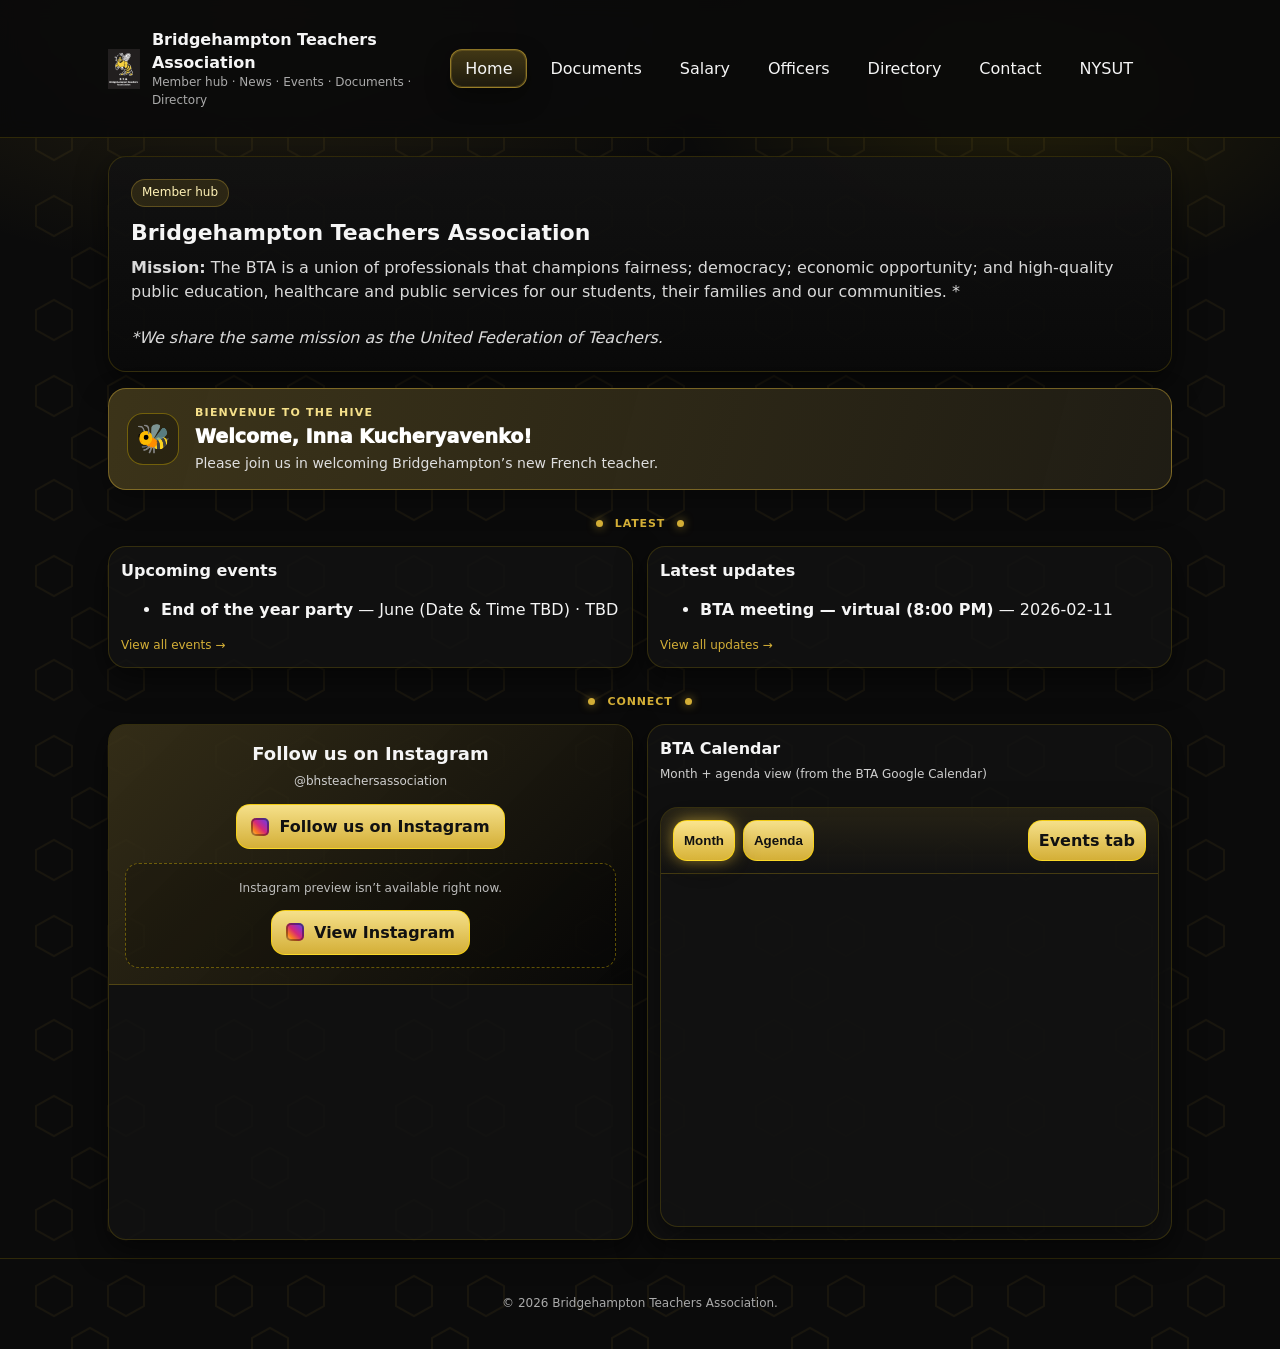
==== index.html @ 239cd71a "Add files via upload" ====
<!doctype html>
<html lang="en">
<head>
  <meta charset="utf-8" />
  <meta name="viewport" content="width=device-width, initial-scale=1" />
  <title>BTA Member Hub</title>
  <meta name="description" content="Bridgehampton Teachers Association — member news, events, documents, and resources." />
  <link rel="icon" type="image/png" href="assets/logo.png" />

  <!-- Cache bust -->
  <link rel="stylesheet" href="assets/styles.css?v=FINAL13" />
</head>
<body>
  <header>
    <div class="wrap top">
      <div class="brand">
        <img src="assets/logo.png" alt="Bridgehampton Teachers Association logo" style="height:40px;width:auto;" />
        <div>
          <h1>Bridgehampton Teachers Association</h1>
          <p>Member hub · News · Events · Documents · Directory</p>
        </div>
      </div>

      <button class="navToggle" id="navToggle" aria-label="Menu">
        <span class="bars">
          <span></span><span></span><span></span>
        </span>
      </button>

      <nav class="nav" id="nav"></nav>
    </div>
  </header>

  <main class="wrap" id="app"></main>

  <footer>
    <div class="wrap">
      <div>© <span id="yr"></span> Bridgehampton Teachers Association.</div>
    </div>
  </footer>

  <script>
    document.getElementById("yr").textContent = new Date().getFullYear();
    if (!location.hash) location.hash = "#home";
  </script>

  <script src="assets/app.js?v=FINAL13"></script>
</body>
</html>
---- assets/styles.css ----
/* =========================================================
   BTA Member Hub — styles.css (FULL FILE)
   - Keeps desktop layout unchanged
   - Mobile fixes:
     1) Docs/Links tables show the “Open” links without sideways scrolling
     2) Calendar scales in portrait so it looks like the “horizontal” month view
   ========================================================= */

/* ---------- Theme ---------- */
:root{
  --bg:#0b0b0b;
  --panel:#121212;
  --panel2:#181818;
  --ink:#f5f5f5;
  --muted:#c9b458;
  --line:rgba(255,215,0,.15);
  --brand:#d4af37; /* gold */
  --brand2:#f5e08a;
  --danger:#fb7185;
  --shadow:0 10px 30px rgba(0,0,0,.55);
  --radius:18px;
  --radius2:12px;
  --max:1100px;
}

*{box-sizing:border-box}
html,body{height:100%}

body{
  margin:0;
  font-family: ui-sans-serif, system-ui, -apple-system, Segoe UI, Roboto, Arial, "Apple Color Emoji","Segoe UI Emoji";
  background:
    radial-gradient(900px 500px at 20% 0%, rgba(212,175,55,.14), transparent 55%),
    radial-gradient(700px 400px at 80% 10%, rgba(255,215,0,.10), transparent 50%),
    url("data:image/svg+xml,%3Csvg xmlns='http://www.w3.org/2000/svg' width='180' height='180' viewBox='0 0 180 180'%3E%3Cg fill='none' stroke='%23d4af37' stroke-opacity='0.07' stroke-width='2'%3E%3Cpath d='M36 26l18-10 18 10v20l-18 10-18-10z'/%3E%3Cpath d='M108 26l18-10 18 10v20l-18 10-18-10z'/%3E%3Cpath d='M72 78l18-10 18 10v20l-18 10-18-10z'/%3E%3Cpath d='M36 130l18-10 18 10v20l-18 10-18-10z'/%3E%3Cpath d='M108 130l18-10 18 10v20l-18 10-18-10z'/%3E%3C/g%3E%3C/svg%3E");
  background-repeat:no-repeat, no-repeat, repeat;
  background-size:auto, auto, 180px 180px;
  background-color:var(--bg);
  color:var(--ink);
  line-height:1.45;
}

a{color:var(--brand); text-decoration:none}
a:hover{text-decoration:underline}

/* ---------- Layout ---------- */
.wrap{max-width:var(--max); margin:0 auto; padding:18px}
main{padding:22px 0 50px}

header{
  position:sticky;
  top:0;
  z-index:50;
  background:rgba(10,10,10,.92);
  backdrop-filter: blur(10px);
  border-bottom:1px solid var(--line);
  padding:10px 0; /* gives the nav pills vertical breathing room */
}

.top{
  display:flex;
  align-items:center;
  justify-content:space-between;
  gap:14px;
}

.brand{
  display:flex;
  align-items:center;
  gap:12px;
}

.badge{
  width:44px; height:44px; border-radius:14px;
  background:linear-gradient(135deg, rgba(212,175,55,.95), rgba(245,224,138,.65));
  box-shadow:var(--shadow);
  overflow:hidden;
  border:1px solid rgba(255,215,0,.35);
  display:flex; align-items:center; justify-content:center;
}
.badge img{
  width:82%;
  height:82%;
  object-fit:contain;
  display:block;
  filter:drop-shadow(0 6px 10px rgba(0,0,0,.35));
}

.brand h1{font-size:16px; margin:0}
.brand p{margin:0; color:#aaa; font-size:12px}

/* ---------- Navigation (desktop: single row, never wraps; scrolls if needed) ---------- */
nav.nav{
  display:flex;
  align-items:center;
  gap:8px;
  margin-left:auto;

  flex-wrap:nowrap;
  white-space:nowrap;

  overflow-x:auto;                 /* keep NYSUT on the same row */
  -webkit-overflow-scrolling:touch;
  scrollbar-width:none;

  /* IMPORTANT: padding keeps the Home pill glow from being clipped */
  padding: 8px 24px;
  scroll-padding-left: 24px;
  scroll-padding-right: 24px;
}
nav.nav::-webkit-scrollbar{display:none}

/* ✅ DESKTOP FIX (NO MOBILE IMPACT):
   If nothing is actually overflowing on desktop, the scroll container itself
   is what clips the last pill (NYSUT). Remove scroll-container behavior on
   wide screens only. */
@media (min-width: 901px){
  nav.nav{
    overflow-x: visible;
  }
}

.nav a{
  display:inline-flex;
  align-items:center;
  gap:8px;

  padding:10px 14px;
  border-radius:12px;
  color:var(--ink);
  border:1px solid transparent;

  white-space:nowrap;
  line-height:1.1;
}

.nav a.active{
  background:linear-gradient(180deg, rgba(212,175,55,.28), rgba(212,175,55,.10));
  border-color:rgba(212,175,55,.60);
  box-shadow:
    0 0 0 1px rgba(212,175,55,.20) inset,
    0 10px 25px rgba(0,0,0,.35);
}

.nav a:hover{
  background:rgba(212,175,55,.12);
  border-color:rgba(212,175,55,.35);
  text-decoration:none;
}

/* Hamburger button (mobile only) */
.navToggle{
  display:none;
  align-items:center;
  justify-content:center;
  padding:10px 12px;
  border-radius:12px;
  border:1px solid rgba(212,175,55,.45);
  background:rgba(18,18,18,.60);
  color:var(--ink);
  cursor:pointer;
}
.navToggle:hover{
  box-shadow:0 0 16px rgba(212,175,55,.35);
}
.navToggle .bars{
  width:18px;
  height:12px;
  display:flex;
  flex-direction:column;
  justify-content:space-between;
}
.navToggle .bars span{
  height:2px;
  background:rgba(255,242,183,.92);
  border-radius:2px;
  box-shadow:0 0 10px rgba(212,175,55,.35);
}

/* ---------- Hero / separators ---------- */
.hero{
  border:1px solid var(--line);
  background:linear-gradient(180deg, rgba(18,18,18,.95), rgba(10,10,10,.95));
  border-radius:var(--radius);
  box-shadow:var(--shadow);
  padding:22px;
}
.hero h2{margin:0 0 8px; font-size:22px}
.hero .sub{color:#d9d9d9; margin:0}

.welcomeBanner{
  display:flex;
  align-items:center;
  gap:16px;
  margin-top:16px;
  padding:16px 18px;
  border:1px solid rgba(212,175,55,.45);
  border-radius:var(--radius);
  background:
    linear-gradient(105deg, rgba(212,175,55,.22), rgba(212,175,55,.07)),
    rgba(18,18,18,.96);
  box-shadow:0 10px 28px rgba(0,0,0,.34);
}
.welcomeBannerIcon{
  display:grid;
  place-items:center;
  flex:0 0 52px;
  width:52px;
  height:52px;
  border:1px solid rgba(255,215,0,.34);
  border-radius:16px;
  background:rgba(0,0,0,.28);
  font-size:28px;
}
.welcomeBannerCopy{min-width:0}
.welcomeBannerEyebrow{
  color:var(--brand2);
  font-size:11px;
  font-weight:900;
  letter-spacing:.11em;
  text-transform:uppercase;
}
.welcomeBannerTitle{
  margin-top:2px;
  color:#fff;
  font-size:19px;
  font-weight:950;
}
.welcomeBannerText{
  margin-top:2px;
  color:#dedede;
  font-size:14px;
}

.divider{
  display:flex;
  align-items:center;
  justify-content:center;
  gap:12px;
  margin:26px 0 14px;
}
.divider .dot{
  width:7px; height:7px; border-radius:50%;
  background:var(--brand);
  box-shadow:0 0 10px rgba(212,175,55,.7);
}
.divider .label{
  color:var(--brand);
  font-weight:800;
  letter-spacing:.08em;
  text-transform:uppercase;
  font-size:11px;
}

/* optional left-aligned divider (used on resources) */
.divider.dividerLeft{justify-content:flex-start}

.pill{
  display:inline-flex;
  padding:4px 10px;
  border-radius:999px;
  background:rgba(212,175,55,.14);
  border:1px solid rgba(212,175,55,.30);
  color:#fff2b7;
  font-size:12px;
}
.pill.danger{
  background:rgba(251,113,133,.14);
  border-color:rgba(251,113,133,.25);
  color:#fecdd3;
}

/* ---------- Cards / grids ---------- */
.staff-grid{
  display:grid;
  grid-template-columns:repeat(12,1fr);
  gap:14px;
  margin-top:14px;
}

.person{
  grid-column:span 4;
  border:1px solid var(--line);
  background:rgba(18,18,18,.85);
  border-radius:var(--radius);
  overflow:hidden;
  box-shadow:var(--shadow);
}
.person .ph{
  height:170px;
  background:linear-gradient(135deg, rgba(212,175,55,.18), rgba(0,0,0,.55));
  display:flex;
  align-items:center;
  justify-content:center;
  border-bottom:1px solid var(--line);
}

/* image zoom fix */
.person .ph img{
  width:100%;
  height:100%;
  object-fit:contain;
  object-position:center;
  display:block;
  background:rgba(0,0,0,.35);
}

.person .info{padding:12px}
.person .name{font-weight:800}
.person .small{color:#cfcfcf; font-size:12px; margin-top:4px}

/* ---------- Buttons ---------- */
.btn{
  display:inline-flex;
  align-items:center;
  gap:10px;
  background:linear-gradient(180deg, var(--brand2), var(--brand));
  border:1px solid rgba(255,215,0,.70);
  color:#111;
  padding:10px 14px;
  border-radius:14px;
  cursor:pointer;
  font-weight:800;
  transition: transform .18s ease, box-shadow .18s ease, filter .18s ease;
}
.btn:hover{
  transform:translateY(-2px);
  box-shadow:0 0 18px rgba(212,175,55,.75), 0 12px 25px rgba(0,0,0,.45);
  filter:brightness(1.05);
  text-decoration:none;
}

.btn.ig::before{
  content:"";
  width:18px; height:18px; display:inline-block;
  border-radius:5px;
  background: linear-gradient(45deg, #feda75, #fa7e1e, #d62976, #962fbf, #4f5bd5);
  box-shadow: inset 0 0 0 2px rgba(0,0,0,.35);
}
.btn.ig:hover{
  box-shadow:0 0 22px rgba(212,175,55,.95), 0 12px 25px rgba(0,0,0,.45);
}

/* Instagram preview placeholder */
.igReserve{
  border:1px dashed rgba(255,215,0,.35);
  border-radius:14px;
  padding:12px;
  background:rgba(0,0,0,.20);
}

/* ---------- Calendar ---------- */
.calWrap{
  border:1px solid var(--line);
  background:rgba(18,18,18,.78);
  border-radius:var(--radius);
  box-shadow:var(--shadow);
  overflow:hidden;
}
.calTabs{
  display:flex;
  gap:8px;
  padding:12px;
  border-bottom:1px solid var(--line);
  background:linear-gradient(180deg, rgba(212,175,55,.10), rgba(0,0,0,0));
}
.calTabs .btn{ padding:8px 10px; }
.calTabs .btn.activeBtn{
  box-shadow:0 0 16px rgba(212,175,55,.65), 0 12px 25px rgba(0,0,0,.35);
  filter:brightness(1.02);
}
.calFrame{
  width:100%;
  height:780px;
  border:0;
  display:block;
  background:transparent;
}

/* ---------- Tables ---------- */
.tableWrap{
  overflow-x:auto;
  -webkit-overflow-scrolling:touch;
}

.table{
  width:100%;
  min-width:680px;
  border-collapse:separate;
  border-spacing:0;
  overflow:hidden;
  border-radius:var(--radius);
  border:1px solid var(--line);
  background:rgba(18,18,18,.75);
  box-shadow:var(--shadow);
}
.table th,.table td{
  padding:12px 12px;
  border-bottom:1px solid var(--line);
  vertical-align:top;
  text-align:left;
}
.table th{
  color:#e9d787;
  font-weight:900;
  font-size:12px;
  letter-spacing:.06em;
  text-transform:uppercase
}
.table tr:last-child td{border-bottom:none}

/* Inputs */
.input, select{
  background:rgba(10,10,10,.85);
  border:1px solid var(--line);
  color:var(--ink);
  padding:10px 12px;
  border-radius:12px;
  min-width:240px;
  outline:none;
}
select{cursor:pointer}

/* Member doc tag */
.lockTag{
  display:inline-flex;
  align-items:center;
  gap:6px;
  padding:2px 8px;
  border-radius:999px;
  background:rgba(212,175,55,.14);
  border:1px solid rgba(212,175,55,.30);
  color:#fff2b7;
  font-size:11px;
  font-weight:900;
  letter-spacing:.03em;
}

/* Officers crest header */
.crestRow{display:flex; align-items:center; gap:14px}
.crestMark{
  width:56px; height:56px;
  border-radius:16px;
  background:linear-gradient(135deg, rgba(212,175,55,.25), rgba(245,224,138,.10));
  border:1px solid rgba(255,215,0,.35);
  box-shadow:var(--shadow);
  display:flex; align-items:center; justify-content:center;
  overflow:hidden;
}
.crestMark img{width:80%; height:80%; object-fit:contain; display:block;}

footer{
  border-top:1px solid var(--line);
  padding:18px 0;
  color:#aaa;
  font-size:12px;
  text-align:center;
}


/* ---------- Salary lookup ---------- */
.salaryShell{
  border:1px solid var(--line);
  border-radius:var(--radius);
  background:linear-gradient(180deg, rgba(18,18,18,.94), rgba(9,9,9,.94));
  box-shadow:var(--shadow);
  overflow:hidden;
}
.salaryToolbar{
  display:flex;
  align-items:flex-end;
  justify-content:space-between;
  gap:18px;
  padding:18px;
  border-bottom:1px solid var(--line);
  background:rgba(212,175,55,.06);
}
.salaryField{
  display:flex;
  flex-direction:column;
  gap:7px;
  min-width:0;
}
.salaryLabel{
  color:#f4e5a5;
  font-size:12px;
  font-weight:900;
  letter-spacing:.055em;
  text-transform:uppercase;
}
.salaryHelp{
  color:#aaa;
  font-size:12px;
  min-height:17px;
}
.salaryYearField select{min-width:270px}
.salaryYearDetails{text-align:right}
.salaryYearName{font-weight:900; color:var(--brand2)}
.salaryModeSwitch{
  display:grid;
  grid-template-columns:repeat(3, minmax(0, 1fr));
  gap:8px;
  padding:12px 18px;
  border-bottom:1px solid var(--line);
}
.salaryModeBtn{
  border:1px solid rgba(212,175,55,.25);
  border-radius:12px;
  background:rgba(10,10,10,.72);
  color:#ddd;
  padding:11px 12px;
  font:inherit;
  font-size:13px;
  font-weight:800;
  cursor:pointer;
}
.salaryModeBtn:hover{
  border-color:rgba(212,175,55,.55);
  background:rgba(212,175,55,.09);
}
.salaryModeBtn.active{
  border-color:rgba(212,175,55,.72);
  color:#fff4c2;
  background:linear-gradient(180deg, rgba(212,175,55,.26), rgba(212,175,55,.10));
  box-shadow:0 0 16px rgba(212,175,55,.18);
}
.salaryPanel{padding:20px}
.salaryFormGrid{
  display:grid;
  grid-template-columns:repeat(2, minmax(0, 1fr));
  gap:16px;
}
.salaryFormGrid select{width:100%; min-width:0}
.salaryResult{
  margin-top:18px;
  padding:22px;
  border:1px solid rgba(212,175,55,.38);
  border-radius:16px;
  background:
    radial-gradient(480px 180px at 0% 0%, rgba(212,175,55,.15), transparent 70%),
    rgba(8,8,8,.70);
}
.salaryResultLabel{
  color:#d5c984;
  font-size:12px;
  font-weight:900;
  letter-spacing:.06em;
  text-transform:uppercase;
}
.salaryBigAmount{
  margin-top:4px;
  font-size:clamp(32px, 6vw, 52px);
  line-height:1.05;
  font-weight:950;
  letter-spacing:-.035em;
  color:#fff3b5;
}
.salaryResultMeta{margin-top:9px; color:#ddd; font-weight:700}
.salaryAmountSearch{
  display:flex;
  align-items:flex-end;
  gap:12px;
}
.salaryAmountSearch .salaryField{flex:1}
.salaryAmountInput{width:100%; min-width:0; font-size:17px}
.salarySearchResults{margin-top:18px}
.salarySearchHeading{
  margin-bottom:10px;
  color:#f1e29b;
  font-weight:900;
  font-size:16px;
}
.salaryInlineMessage{
  padding:12px 14px;
  border:1px solid var(--line);
  border-radius:12px;
  background:rgba(255,255,255,.035);
  color:#ddd;
}
.salaryInlineMessage.warning{
  border-color:rgba(251,191,36,.28);
  background:rgba(251,191,36,.07);
  color:#f4e7b2;
}
.salaryMatchGrid{
  display:grid;
  grid-template-columns:repeat(3, minmax(0,1fr));
  gap:10px;
  margin-top:12px;
}
.salaryMatchCard{
  padding:14px;
  border:1px solid var(--line);
  border-radius:14px;
  background:rgba(15,15,15,.78);
}
.salaryMatchCard.exact{
  border-color:rgba(212,175,55,.48);
  background:rgba(212,175,55,.08);
}
.salaryMatchAmount{font-size:20px; font-weight:950; color:#fff0a8}
.salaryScheduleTopline{
  display:flex;
  align-items:center;
  justify-content:space-between;
  gap:14px;
  margin-bottom:14px;
}
.salaryPdfLink{white-space:nowrap}
.salaryTableWrap{
  overflow:auto;
  max-height:68vh;
  border:1px solid var(--line);
  border-radius:14px;
  -webkit-overflow-scrolling:touch;
}
.salaryTable{
  width:max-content;
  min-width:100%;
  border-collapse:separate;
  border-spacing:0;
  background:#111;
  font-variant-numeric:tabular-nums;
}
.salaryTable th,
.salaryTable td{
  padding:10px 12px;
  border-right:1px solid rgba(255,215,0,.10);
  border-bottom:1px solid rgba(255,215,0,.10);
  text-align:right;
  white-space:nowrap;
}
.salaryTable thead th{
  position:sticky;
  top:0;
  z-index:3;
  background:#1b180d;
  color:#f0df8d;
  font-size:12px;
  font-weight:950;
  letter-spacing:.04em;
}
.salaryTable th:first-child,
.salaryTable td:first-child{
  position:sticky;
  left:0;
  z-index:2;
  text-align:center;
  background:#171717;
  font-weight:900;
}
.salaryTable thead th:first-child{z-index:4; background:#211d0e}
.salaryTable tbody tr:nth-child(even) td{background:rgba(255,255,255,.025)}
.salaryTable tbody tr:nth-child(even) th{background:#1b1b1b}
.salaryNotice{
  margin-top:14px;
  padding:14px 16px;
  border:1px solid rgba(212,175,55,.23);
  border-radius:14px;
  background:rgba(212,175,55,.055);
  color:#d8d8d8;
  font-size:13px;
}

/* =========================================================
   Responsive
   ========================================================= */

@media (max-width: 1050px) and (min-width: 769px){
  .top{flex-wrap:wrap}
  nav.nav{width:100%; margin-left:0; justify-content:center}
}

@media (max-width: 900px){
  .salaryMatchGrid{grid-template-columns:repeat(2, minmax(0,1fr))}
  .person{grid-column:span 6}
  .top{ flex-wrap:wrap; align-items:flex-start; }
  .brand{ flex:1 1 260px; }
  nav.nav{ justify-content:flex-start; }
  .wrap{ padding:14px; }
}

@media (max-width: 768px){
  /* Mobile nav becomes a dropdown under the header */
  .navToggle{ display:inline-flex; }

  nav.nav{
    display:none;            /* hidden until open */
    width:100%;
    margin-top:10px;
    padding:10px;
    border:1px solid var(--line);
    border-radius:14px;
    background:rgba(10,10,10,.92);

    overflow:visible;        /* dropdown shouldn't scroll like desktop row */
  }
  nav.nav.open{
    display:flex;
    flex-direction:column;
  }
  .nav a{
    width:100%;
    justify-content:flex-start;
  }
}

/* Slightly taller calendar on smaller screens */
@media (max-width: 700px){
  .calFrame{ height:860px; }
  .table{ min-width:600px; }
}

@media (max-width: 520px){
  .welcomeBanner{align-items:flex-start; gap:12px; padding:14px}
  .welcomeBannerIcon{flex-basis:44px; width:44px; height:44px; border-radius:13px; font-size:23px}
  .welcomeBannerTitle{font-size:17px}
  .salaryToolbar{align-items:stretch; flex-direction:column}
  .salaryYearDetails{text-align:left}
  .salaryYearField select{min-width:0; width:100%}
  .salaryModeSwitch{grid-template-columns:1fr; padding:10px 14px}
  .salaryPanel{padding:15px}
  .salaryFormGrid{grid-template-columns:1fr}
  .salaryAmountSearch{align-items:stretch; flex-direction:column}
  .salaryAmountSearch .btn{justify-content:center}
  .salaryMatchGrid{grid-template-columns:1fr}
  .salaryScheduleTopline{align-items:flex-start; flex-direction:column}
  .salaryPdfLink{width:100%; justify-content:center}
  .person{grid-column:span 12}
  .input, select{min-width:100%}
  .hero{ padding:18px; }
  .table{ min-width:560px; }
}

/* =========================================================
   MOBILE FIX #1: Tables — show "Open" link on-screen (no side scroll)
   Applies ONLY on mobile widths
   - Converts .table into stacked “rows as cards”
   - Works for:
     Docs table (4 cols: Access, Category, Document, Link)
     Resources table (3 cols: Title, Description, Link)
     News/Events table (3 cols: Date, Title, Details)
   ========================================================= */
@media (max-width: 600px){
  .tableWrap{ overflow-x:visible; }

  .table{
    min-width:0;
    width:100%;
    border-radius:var(--radius);
  }

  .table thead{
    display:none; /* hide header row */
  }

  .table, .table tbody, .table tr, .table td{
    display:block;
    width:100%;
  }

  .table tr{
    border-bottom:1px solid var(--line);
    padding:10px 12px;
  }
  .table tr:last-child{
    border-bottom:none;
  }

  .table td{
    border-bottom:none;
    padding:8px 0;
    display:flex;
    gap:10px;
    justify-content:space-between;
    align-items:flex-start;
  }

  /* labels (default) */
  .table td::before{
    font-weight:900;
    color:#e9d787;
    text-transform:uppercase;
    letter-spacing:.06em;
    font-size:11px;
    flex:0 0 auto;
    padding-right:10px;
    opacity:.95;
  }

  /* 3-column tables: (News/Events OR Resources) */
  .table td:nth-child(1)::before{ content:"Item"; }
  .table td:nth-child(2)::before{ content:"Details"; }
  .table td:nth-child(3)::before{ content:"Link"; }

  /* Docs table override (4 columns) */
  .table td:nth-child(4)::before{ content:"Link"; }
  .table td:nth-child(1)::before{ content:"Access"; }
  .table td:nth-child(2)::before{ content:"Category"; }
  .table td:nth-child(3)::before{ content:"Document"; }

  /* Make the last column (Open) visually obvious */
  .table td:last-child a{
    font-weight:900;
    text-decoration:underline;
  }

  /* Keep lock pill from shrinking weirdly */
  .lockTag{ white-space:nowrap; }
}

/* =========================================================
   MOBILE FIX #2: Calendar — portrait looks like the landscape month view
   Google Calendar embed has a hard minimum width; in portrait it crops.
   Fix: scale the iframe DOWN in portrait only, while keeping container width.
   (Desktop unchanged.)
   ========================================================= */
@media (max-width: 430px){
  /* Scale factor: tweak if you want slightly bigger/smaller */
  :root{ --calScale: .82; }

  .calWrap{ overflow:hidden; }

  .calFrame{
    transform: scale(var(--calScale));
    transform-origin: 0 0;

    /* counter-scale the box so it still fills the card */
    width: calc(100% / var(--calScale));
    height: calc(860px / var(--calScale));
  }
}
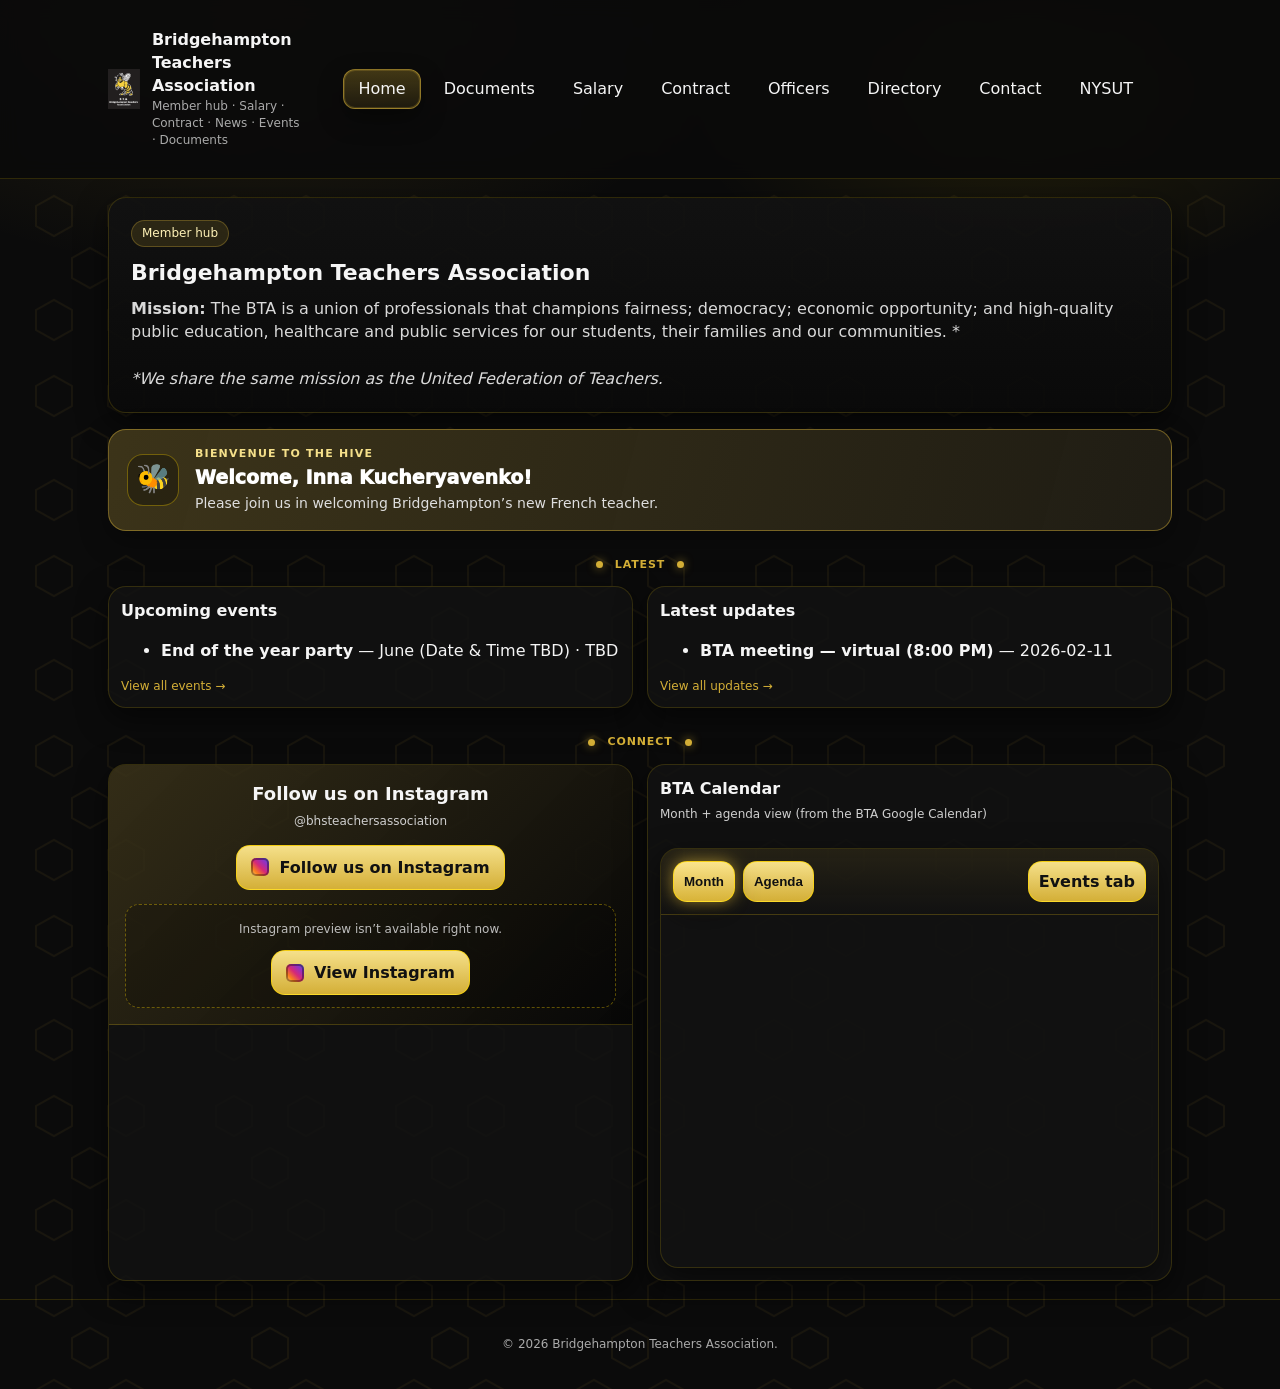
==== commit a367bc30: "Add BTA contract center and Gemini assistant" ====
--- a/index.html
+++ b/index.html
@@ -4,11 +4,11 @@
   <meta charset="utf-8" />
   <meta name="viewport" content="width=device-width, initial-scale=1" />
   <title>BTA Member Hub</title>
-  <meta name="description" content="Bridgehampton Teachers Association — member news, events, documents, and resources." />
+  <meta name="description" content="Bridgehampton Teachers Association — member news, events, salary schedules, contract tools, documents, and resources." />
   <link rel="icon" type="image/png" href="assets/logo.png" />
 
   <!-- Cache bust -->
-  <link rel="stylesheet" href="assets/styles.css?v=FINAL13" />
+  <link rel="stylesheet" href="assets/styles.css?v=FINAL14" />
 </head>
 <body>
   <header>
@@ -17,7 +17,7 @@
         <img src="assets/logo.png" alt="Bridgehampton Teachers Association logo" style="height:40px;width:auto;" />
         <div>
           <h1>Bridgehampton Teachers Association</h1>
-          <p>Member hub · News · Events · Documents · Directory</p>
+          <p>Member hub · Salary · Contract · News · Events · Documents</p>
         </div>
       </div>
 
@@ -44,6 +44,6 @@
     if (!location.hash) location.hash = "#home";
   </script>
 
-  <script src="assets/app.js?v=FINAL13"></script>
+  <script src="assets/app.js?v=FINAL14"></script>
 </body>
 </html>
--- a/assets/styles.css
+++ b/assets/styles.css
@@ -188,6 +188,7 @@
 .hero h2{margin:0 0 8px; font-size:22px}
 .hero .sub{color:#d9d9d9; margin:0}
 
+
 .welcomeBanner{
   display:flex;
   align-items:center;
@@ -662,6 +663,233 @@
   font-size:13px;
 }
 
+
+
+/* =========================================================
+   Contract center / grounded AI assistant
+   ========================================================= */
+.secondaryBtn{
+  background:rgba(18,18,18,.78);
+  border-color:rgba(212,175,55,.42);
+  color:#f5e7a7;
+}
+.secondaryBtn:hover{filter:none}
+.btn:disabled{
+  cursor:not-allowed;
+  opacity:.5;
+  transform:none;
+  box-shadow:none;
+  filter:none;
+}
+.contractNotice{
+  margin:14px 0;
+  padding:13px 15px;
+  border:1px solid rgba(212,175,55,.22);
+  border-radius:14px;
+  background:rgba(212,175,55,.055);
+  color:#dedede;
+  font-size:13px;
+}
+.contractShell{
+  overflow:hidden;
+  border:1px solid var(--line);
+  border-radius:var(--radius);
+  background:rgba(16,16,16,.88);
+  box-shadow:var(--shadow);
+}
+.contractModeSwitch{
+  display:grid;
+  grid-template-columns:repeat(2,minmax(0,1fr));
+  gap:8px;
+  padding:14px;
+  border-bottom:1px solid var(--line);
+  background:rgba(0,0,0,.18);
+}
+.contractModeBtn{
+  min-height:46px;
+  border:1px solid rgba(212,175,55,.22);
+  border-radius:12px;
+  background:rgba(255,255,255,.025);
+  color:#ddd;
+  font:inherit;
+  font-weight:850;
+  cursor:pointer;
+}
+.contractModeBtn:hover{border-color:rgba(212,175,55,.48); background:rgba(212,175,55,.07)}
+.contractModeBtn.active{
+  color:#171308;
+  border-color:rgba(255,215,0,.72);
+  background:linear-gradient(180deg,var(--brand2),var(--brand));
+}
+.contractPanel{padding:18px}
+.contractReaderTopline,
+.contractAssistantHeader{
+  display:flex;
+  align-items:center;
+  justify-content:space-between;
+  gap:14px;
+  margin-bottom:14px;
+}
+.contractReaderActions{
+  display:flex;
+  align-items:center;
+  gap:8px;
+  flex-wrap:wrap;
+  justify-content:flex-end;
+}
+.contractPdfWrap{
+  overflow:hidden;
+  border:1px solid rgba(212,175,55,.24);
+  border-radius:14px;
+  background:#222;
+}
+.contractPdfFrame{
+  display:block;
+  width:100%;
+  height:760px;
+  border:0;
+  background:#fff;
+}
+.contractPdfFallback{margin-top:10px}
+.contractSuggestionWrap{
+  display:flex;
+  gap:8px;
+  flex-wrap:wrap;
+  margin-bottom:14px;
+}
+.contractSuggestion{
+  border:1px solid rgba(212,175,55,.28);
+  border-radius:999px;
+  background:rgba(212,175,55,.055);
+  color:#eee4b4;
+  padding:8px 11px;
+  font:inherit;
+  font-size:12px;
+  font-weight:750;
+  cursor:pointer;
+}
+.contractSuggestion:hover{background:rgba(212,175,55,.13); border-color:rgba(212,175,55,.55)}
+.contractChat{
+  display:flex;
+  flex-direction:column;
+  gap:12px;
+  min-height:230px;
+  max-height:540px;
+  overflow-y:auto;
+  padding:14px;
+  border:1px solid rgba(212,175,55,.16);
+  border-radius:14px;
+  background:#0d0d0d;
+  scroll-behavior:smooth;
+}
+.contractMessage{
+  max-width:86%;
+  padding:12px 14px;
+  border-radius:15px;
+  line-height:1.55;
+}
+.contractMessage.assistant{
+  align-self:flex-start;
+  border:1px solid rgba(212,175,55,.20);
+  background:rgba(255,255,255,.045);
+}
+.contractMessage.user{
+  align-self:flex-end;
+  border:1px solid rgba(212,175,55,.52);
+  background:rgba(212,175,55,.14);
+}
+.contractMessage.assistant.notFound{border-color:rgba(242,196,89,.38)}
+.contractMessage.assistant.error{border-color:rgba(226,112,112,.38); background:rgba(140,30,30,.13)}
+.contractMessage.thinking{opacity:.72}
+.contractMessageRole{
+  margin-bottom:5px;
+  color:#e7d77f;
+  font-size:11px;
+  font-weight:950;
+  letter-spacing:.065em;
+  text-transform:uppercase;
+}
+.contractMessage.user .contractMessageRole{color:#fff0ad}
+.contractMessageText{color:#f1f1f1; font-size:14px}
+.contractSources{
+  display:grid;
+  gap:7px;
+  margin-top:12px;
+  padding-top:10px;
+  border-top:1px solid rgba(212,175,55,.14);
+}
+.contractSourcesLabel{
+  color:#bcbcbc;
+  font-size:10px;
+  font-weight:900;
+  letter-spacing:.08em;
+  text-transform:uppercase;
+}
+.contractSource{
+  display:flex;
+  align-items:center;
+  justify-content:space-between;
+  gap:12px;
+  padding:8px 10px;
+  border:1px solid rgba(212,175,55,.16);
+  border-radius:10px;
+  background:rgba(0,0,0,.22);
+  color:#ddd;
+  font-size:12px;
+  text-decoration:none;
+}
+a.contractSource:hover{border-color:rgba(212,175,55,.45); text-decoration:none}
+.contractSource b{white-space:nowrap; color:#efdf8c}
+.contractCaveat,
+.contractFollowup{
+  margin-top:10px;
+  padding:9px 10px;
+  border-radius:10px;
+  font-size:12px;
+}
+.contractCaveat{background:rgba(255,255,255,.045); color:#d8d8d8}
+.contractFollowup{border:1px solid rgba(212,175,55,.26); background:rgba(212,175,55,.07); color:#f0e4ae}
+.contractSetupMessage{
+  margin-top:14px;
+  padding:12px 14px;
+  border:1px solid rgba(212,175,55,.30);
+  border-radius:12px;
+  background:rgba(212,175,55,.07);
+  color:#eee1a8;
+  font-size:13px;
+}
+.contractAskForm{margin-top:14px}
+.contractQuestion{
+  width:100%;
+  min-height:88px;
+  resize:vertical;
+  border:1px solid rgba(212,175,55,.32);
+  border-radius:12px;
+  background:#101010;
+  color:#fff;
+  padding:12px 13px;
+  font:inherit;
+  font-size:16px;
+  line-height:1.45;
+  outline:none;
+}
+.contractQuestion:focus{border-color:rgba(255,215,0,.76); box-shadow:0 0 0 3px rgba(212,175,55,.10)}
+.contractQuestion:disabled{opacity:.52; cursor:not-allowed}
+.contractAskActions{
+  display:flex;
+  align-items:center;
+  justify-content:space-between;
+  gap:14px;
+  margin-top:10px;
+}
+.contractAiDisclaimer{
+  margin-top:14px;
+  color:#aaa;
+  font-size:11px;
+  line-height:1.5;
+}
+
+
 /* =========================================================
    Responsive
    ========================================================= */
@@ -712,6 +940,18 @@
 }
 
 @media (max-width: 520px){
+  .contractModeSwitch{grid-template-columns:1fr; padding:10px}
+  .contractPanel{padding:13px}
+  .contractReaderTopline,.contractAssistantHeader{align-items:flex-start; flex-direction:column}
+  .contractReaderActions{width:100%; justify-content:stretch}
+  .contractReaderActions .btn{flex:1; justify-content:center}
+  .contractPdfFrame{height:560px}
+  .contractAssistantHeader .btn{width:100%; justify-content:center}
+  .contractMessage{max-width:96%}
+  .contractChat{padding:10px; min-height:210px; max-height:500px}
+  .contractSource{align-items:flex-start; flex-direction:column; gap:4px}
+  .contractAskActions{align-items:stretch; flex-direction:column}
+  .contractAskActions .btn{width:100%; justify-content:center}
   .welcomeBanner{align-items:flex-start; gap:12px; padding:14px}
   .welcomeBannerIcon{flex-basis:44px; width:44px; height:44px; border-radius:13px; font-size:23px}
   .welcomeBannerTitle{font-size:17px}
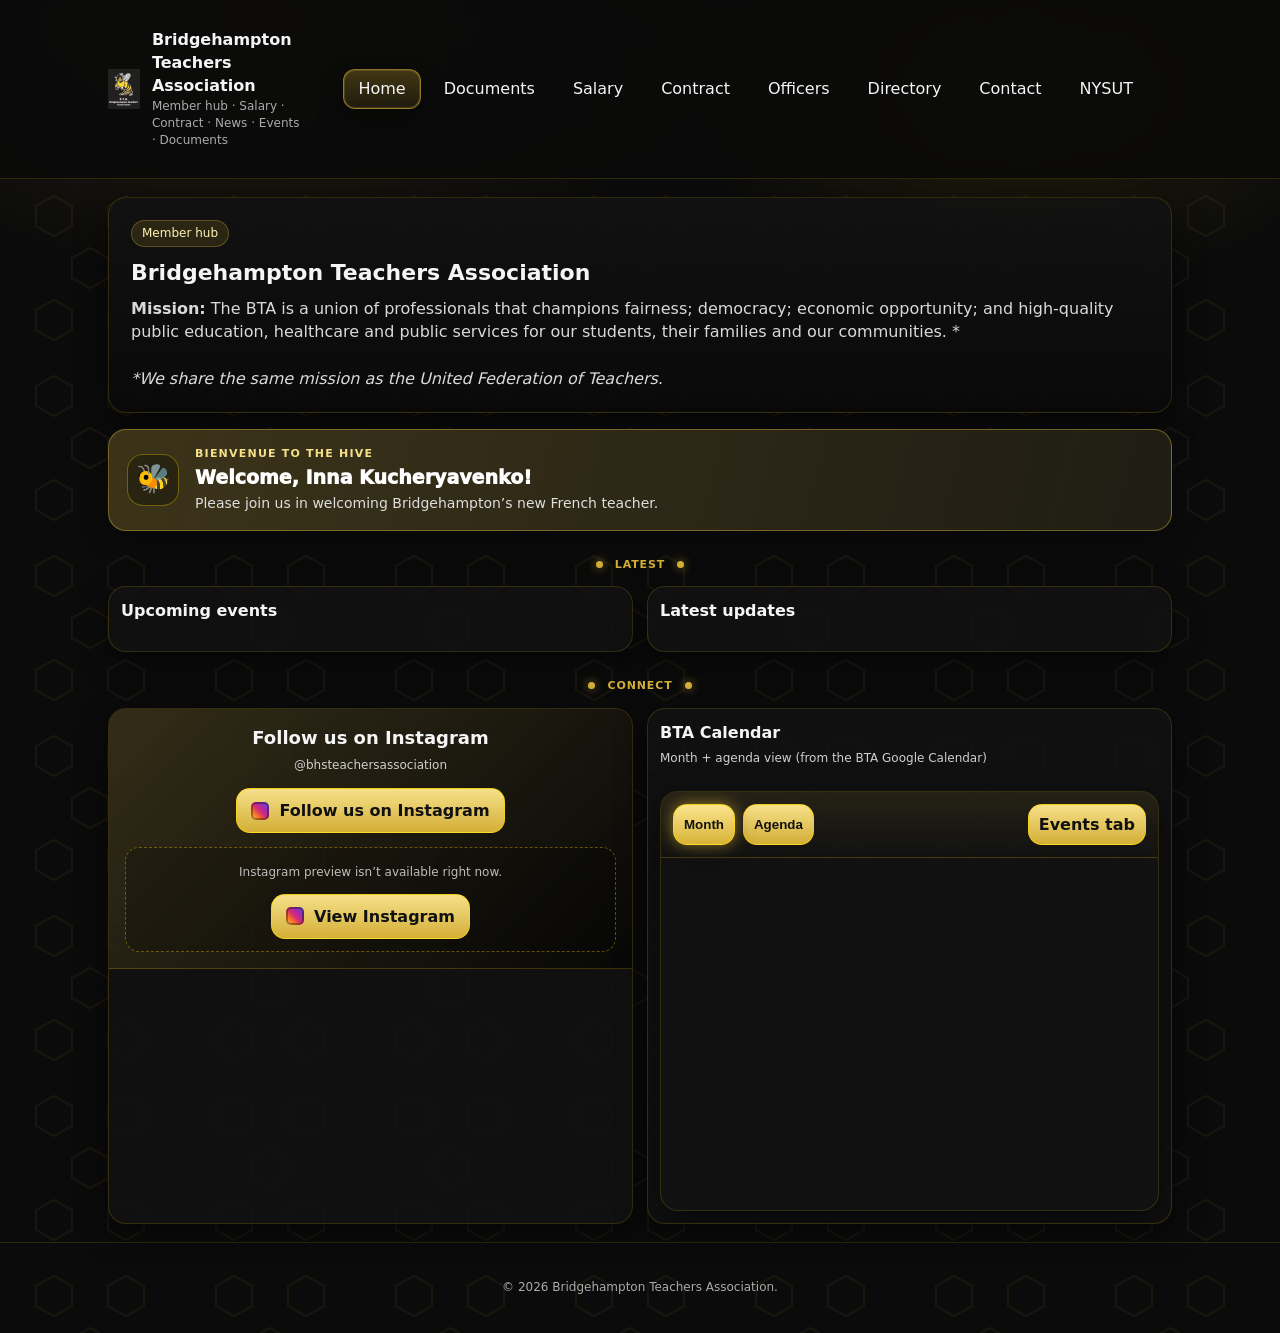
==== commit 91af2ee8: "Keep empty Home event and update cards blank" ====
--- a/index.html
+++ b/index.html
@@ -8,7 +8,7 @@
   <link rel="icon" type="image/png" href="assets/logo.png" />
 
   <!-- Cache bust -->
-  <link rel="stylesheet" href="assets/styles.css?v=FINAL14" />
+  <link rel="stylesheet" href="assets/styles.css?v=FINAL15" />
 </head>
 <body>
   <header>
@@ -44,6 +44,35 @@
     if (!location.hash) location.hash = "#home";
   </script>
 
-  <script src="assets/app.js?v=FINAL14"></script>
+  <script src="assets/app.js?v=FINAL15"></script>
+  <script>
+    // Keep the two Home cards visually blank when there is nothing posted.
+    // As soon as an event/update exists, app.js renders it normally.
+    (() => {
+      const cleanEmptyHomeCards = () => {
+        if ((location.hash || "#home") !== "#home") return;
+        document.querySelectorAll("#app .person").forEach((card) => {
+          const heading = card.querySelector(".name");
+          if (!heading) return;
+          const title = heading.textContent.trim();
+          if (title !== "Upcoming events" && title !== "Latest updates") return;
+
+          const li = card.querySelector("ul li");
+          const emptyText = title === "Upcoming events" ? "No events posted yet." : "No updates posted yet.";
+          if (li && li.textContent.trim() === emptyText) {
+            const ul = card.querySelector("ul");
+            const linkRow = card.querySelector(".small");
+            if (ul) ul.innerHTML = "";
+            if (linkRow) linkRow.innerHTML = "";
+          }
+        });
+      };
+
+      const observer = new MutationObserver(cleanEmptyHomeCards);
+      observer.observe(document.getElementById("app"), { childList: true, subtree: true });
+      window.addEventListener("hashchange", cleanEmptyHomeCards);
+      cleanEmptyHomeCards();
+    })();
+  </script>
 </body>
 </html>
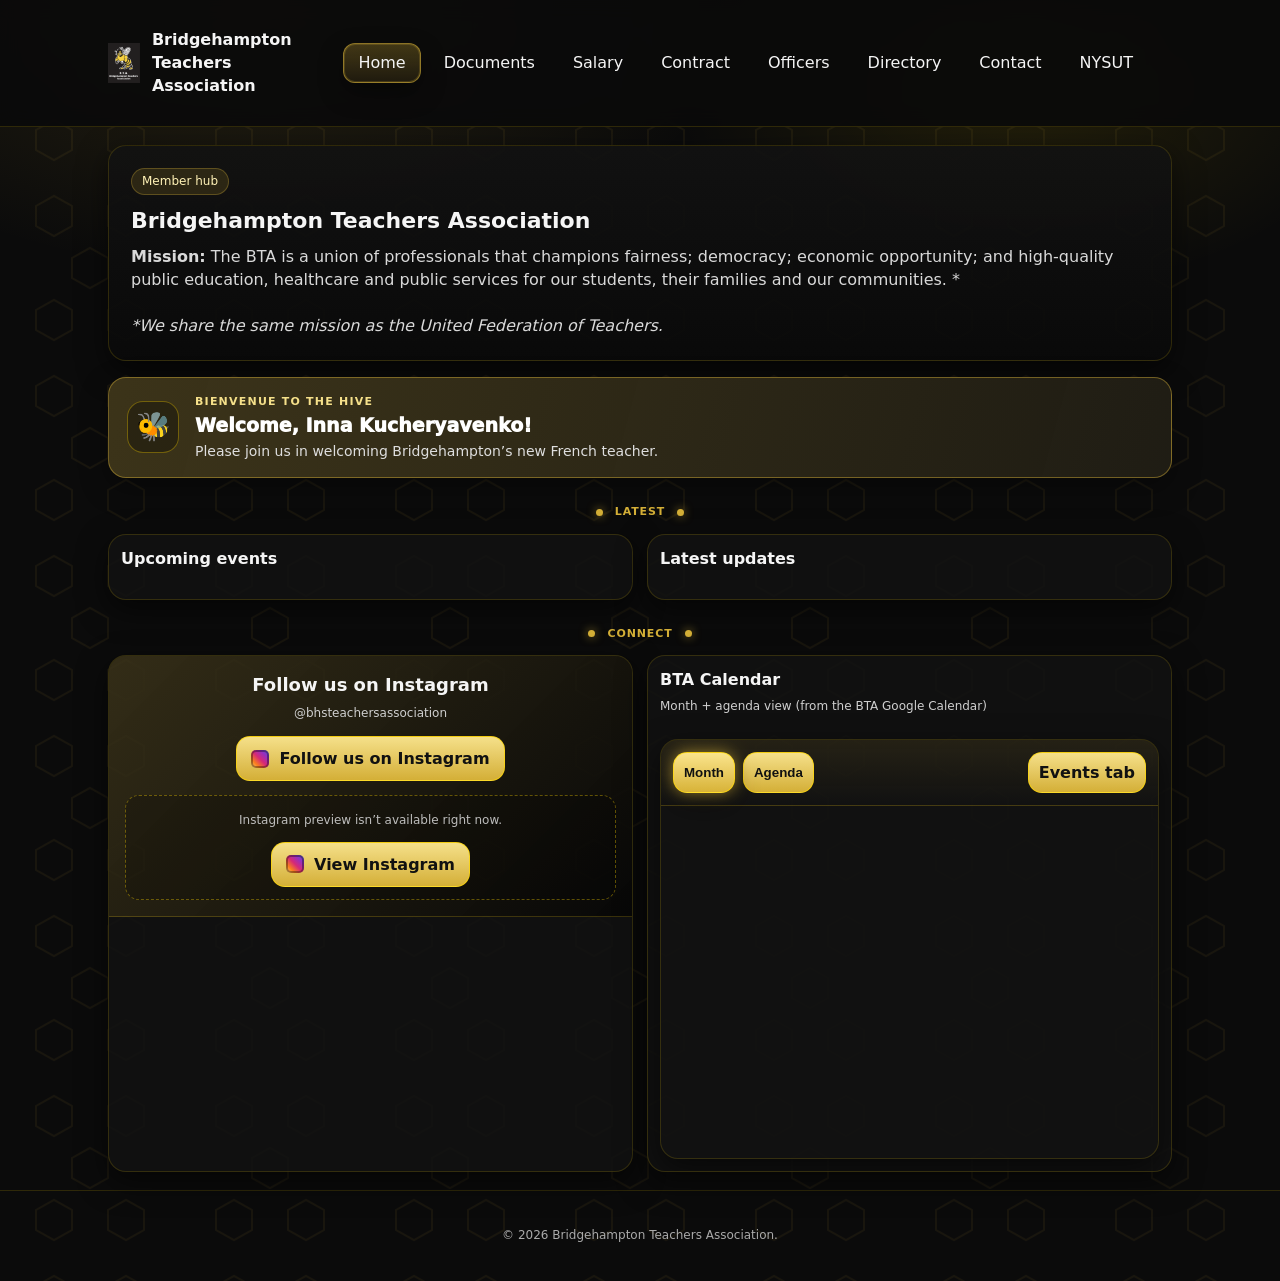
==== commit 05884d4e: "Simplify header and add mobile Home button" ====
--- a/index.html
+++ b/index.html
@@ -9,6 +9,7 @@
 
   <!-- Cache bust -->
   <link rel="stylesheet" href="assets/styles.css?v=FINAL15" />
+  <link rel="stylesheet" href="assets/header-fixes.css?v=FINAL17" />
 </head>
 <body>
   <header>
@@ -17,9 +18,10 @@
         <img src="assets/logo.png" alt="Bridgehampton Teachers Association logo" style="height:40px;width:auto;" />
         <div>
           <h1>Bridgehampton Teachers Association</h1>
-          <p>Member hub · Salary · Contract · News · Events · Documents</p>
         </div>
       </div>
+
+      <a class="mobileHomeBtn" href="#home" aria-label="Return to Home">Home</a>
 
       <button class="navToggle" id="navToggle" aria-label="Menu">
         <span class="bars">
@@ -44,7 +46,9 @@
     if (!location.hash) location.hash = "#home";
   </script>
 
-  <script src="assets/app.js?v=FINAL15"></script>
+  <!-- Loads before app.js so Contract Assistant requests receive an anonymous browser ID. -->
+  <script src="assets/contract-analytics.js?v=FINAL16"></script>
+  <script src="assets/app.js?v=FINAL16"></script>
   <script>
     // Keep the two Home cards visually blank when there is nothing posted.
     // As soon as an event/update exists, app.js renders it normally.
--- a/assets/header-fixes.css
+++ b/assets/header-fixes.css
@@ -0,0 +1,71 @@
+/* BTA header cleanup and persistent mobile Home button */
+.mobileHomeBtn{
+  display:none;
+}
+
+@media (max-width: 768px){
+  .top{
+    align-items:center;
+    gap:8px;
+  }
+
+  .brand{
+    flex:1 1 150px;
+    min-width:0;
+    gap:9px;
+  }
+
+  .brand img{
+    flex:0 0 auto;
+    height:36px !important;
+  }
+
+  .brand h1{
+    font-size:14px;
+    line-height:1.15;
+  }
+
+  .mobileHomeBtn{
+    display:inline-flex;
+    align-items:center;
+    justify-content:center;
+    flex:0 0 auto;
+    min-height:40px;
+    padding:9px 12px;
+    border:1px solid rgba(212,175,55,.65);
+    border-radius:12px;
+    background:linear-gradient(180deg, rgba(212,175,55,.28), rgba(212,175,55,.10));
+    color:#fff2b7;
+    font-size:13px;
+    font-weight:900;
+    line-height:1;
+    text-decoration:none;
+    box-shadow:0 6px 18px rgba(0,0,0,.28);
+  }
+
+  .mobileHomeBtn:hover,
+  .mobileHomeBtn:focus-visible{
+    background:rgba(212,175,55,.22);
+    border-color:rgba(255,215,0,.85);
+    text-decoration:none;
+  }
+
+  .navToggle{
+    flex:0 0 auto;
+    min-height:40px;
+  }
+
+  nav.nav{
+    flex:1 0 100%;
+  }
+}
+
+@media (max-width: 390px){
+  .brand h1{
+    font-size:12.5px;
+  }
+
+  .mobileHomeBtn{
+    padding:9px 10px;
+  }
+}
